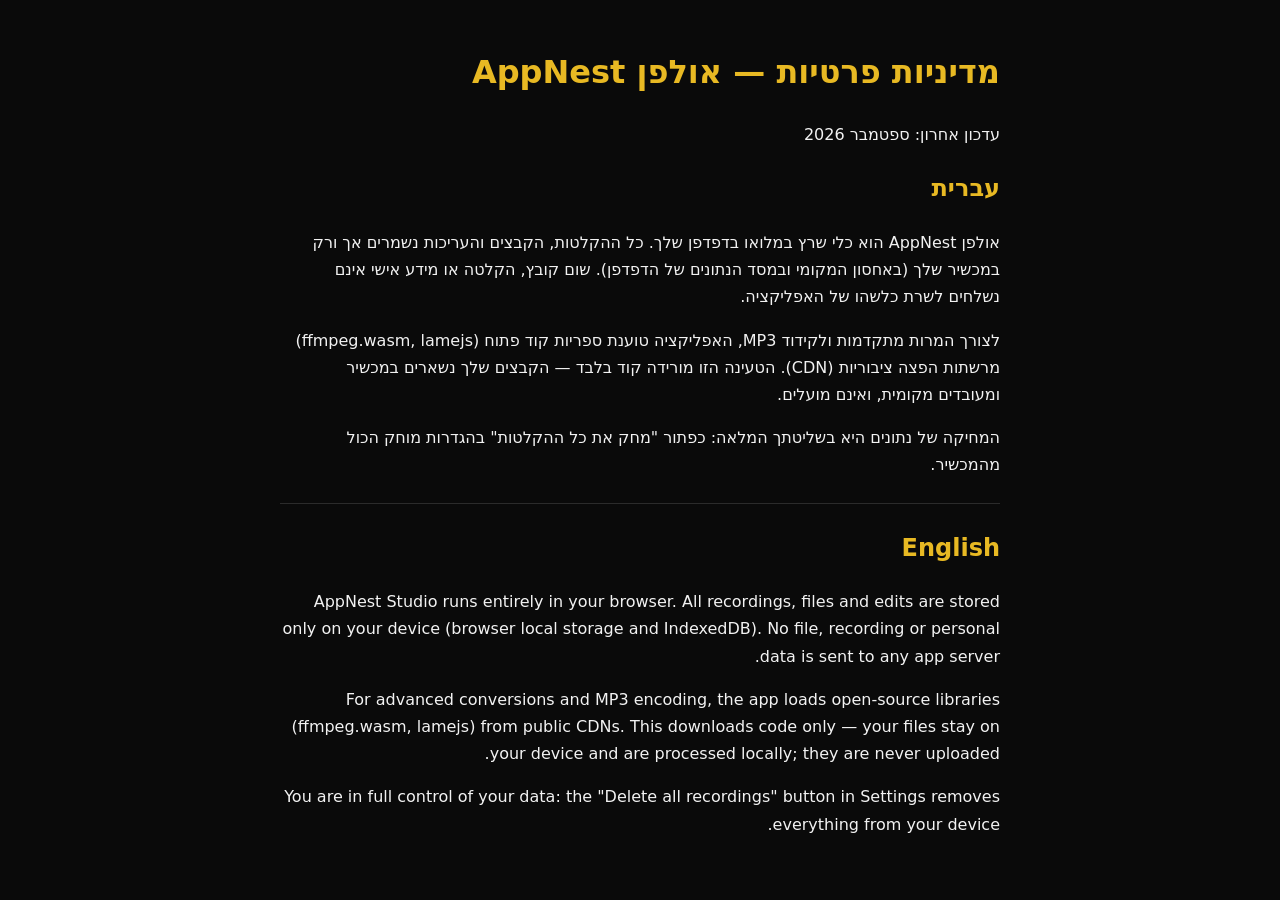
==== privacy_policy.html @ cbfc63ed "Add files via upload" ====
<!DOCTYPE html>
<html lang="he" dir="rtl">
<head><meta charset="UTF-8"><meta name="viewport" content="width=device-width,initial-scale=1">
<title>מדיניות פרטיות — אולפן AppNest</title>
<style>body{font-family:system-ui,Arial,sans-serif;background:#0a0a0a;color:#f2f2f2;max-width:720px;margin:0 auto;padding:24px;line-height:1.7}h1,h2{color:#e8b923}a{color:#e8b923}hr{border:none;border-top:1px solid #2b2b2b;margin:24px 0}</style></head>
<body>
<h1>מדיניות פרטיות — אולפן AppNest</h1>
<p>עדכון אחרון: ספטמבר 2026</p>
<h2>עברית</h2>
<p>אולפן AppNest הוא כלי שרץ במלואו בדפדפן שלך. כל ההקלטות, הקבצים והעריכות נשמרים אך ורק במכשיר שלך (באחסון המקומי ובמסד הנתונים של הדפדפן). שום קובץ, הקלטה או מידע אישי אינם נשלחים לשרת כלשהו של האפליקציה.</p>
<p>לצורך המרות מתקדמות ולקידוד MP3, האפליקציה טוענת ספריות קוד פתוח (ffmpeg.wasm, lamejs) מרשתות הפצה ציבוריות (CDN). הטעינה הזו מורידה קוד בלבד — הקבצים שלך נשארים במכשיר ומעובדים מקומית, ואינם מועלים.</p>
<p>המחיקה של נתונים היא בשליטתך המלאה: כפתור "מחק את כל ההקלטות" בהגדרות מוחק הכול מהמכשיר.</p>
<hr>
<h2>English</h2>
<p>AppNest Studio runs entirely in your browser. All recordings, files and edits are stored only on your device (browser local storage and IndexedDB). No file, recording or personal data is sent to any app server.</p>
<p>For advanced conversions and MP3 encoding, the app loads open-source libraries (ffmpeg.wasm, lamejs) from public CDNs. This downloads code only — your files stay on your device and are processed locally; they are never uploaded.</p>
<p>You are in full control of your data: the "Delete all recordings" button in Settings removes everything from your device.</p>
</body></html>
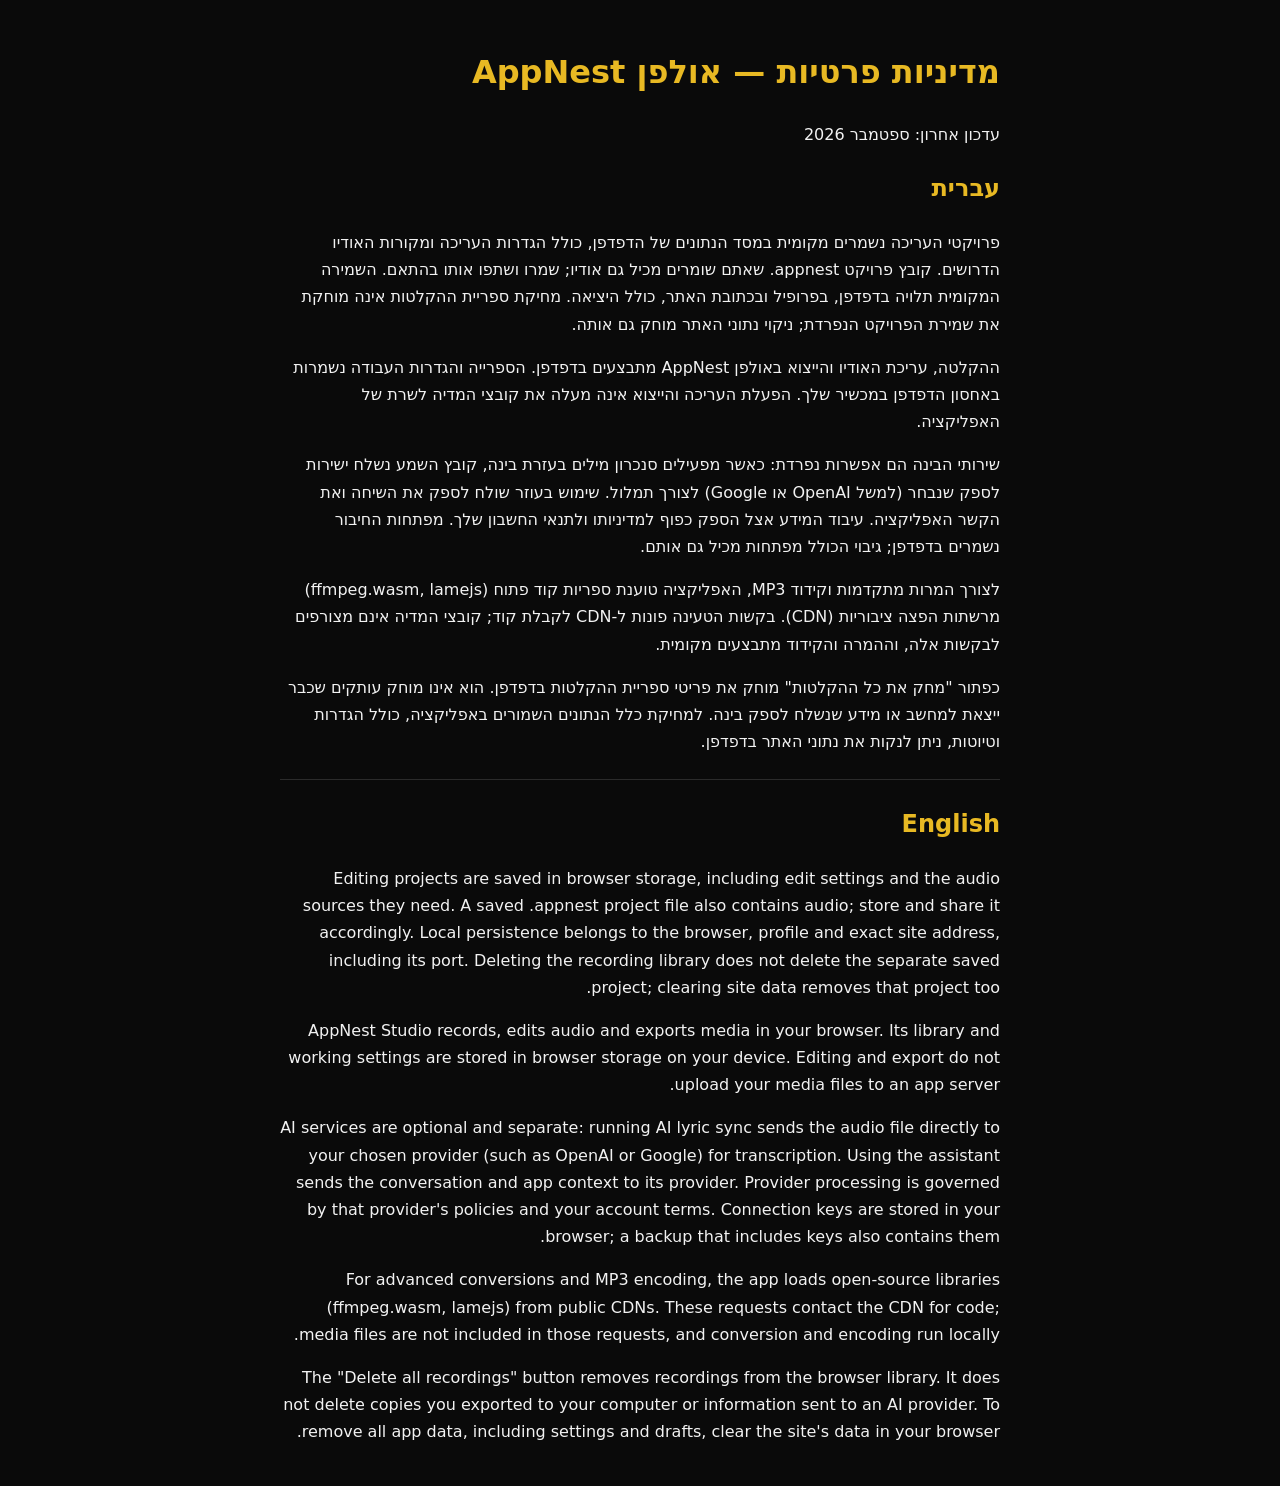
==== commit ca0e29a2: "Add files via upload" ====
--- a/privacy_policy.html
+++ b/privacy_policy.html
@@ -7,12 +7,16 @@
 <h1>מדיניות פרטיות — אולפן AppNest</h1>
 <p>עדכון אחרון: ספטמבר 2026</p>
 <h2>עברית</h2>
-<p>אולפן AppNest הוא כלי שרץ במלואו בדפדפן שלך. כל ההקלטות, הקבצים והעריכות נשמרים אך ורק במכשיר שלך (באחסון המקומי ובמסד הנתונים של הדפדפן). שום קובץ, הקלטה או מידע אישי אינם נשלחים לשרת כלשהו של האפליקציה.</p>
-<p>לצורך המרות מתקדמות ולקידוד MP3, האפליקציה טוענת ספריות קוד פתוח (ffmpeg.wasm, lamejs) מרשתות הפצה ציבוריות (CDN). הטעינה הזו מורידה קוד בלבד — הקבצים שלך נשארים במכשיר ומעובדים מקומית, ואינם מועלים.</p>
-<p>המחיקה של נתונים היא בשליטתך המלאה: כפתור "מחק את כל ההקלטות" בהגדרות מוחק הכול מהמכשיר.</p>
+<p>פרויקטי העריכה נשמרים מקומית במסד הנתונים של הדפדפן, כולל הגדרות העריכה ומקורות האודיו הדרושים. קובץ פרויקט ‎.appnest שאתם שומרים מכיל גם אודיו; שמרו ושתפו אותו בהתאם. השמירה המקומית תלויה בדפדפן, בפרופיל ובכתובת האתר, כולל היציאה. מחיקת ספריית ההקלטות אינה מוחקת את שמירת הפרויקט הנפרדת; ניקוי נתוני האתר מוחק גם אותה.</p>
+<p>ההקלטה, עריכת האודיו והייצוא באולפן AppNest מתבצעים בדפדפן. הספרייה והגדרות העבודה נשמרות באחסון הדפדפן במכשיר שלך. הפעלת העריכה והייצוא אינה מעלה את קובצי המדיה לשרת של האפליקציה.</p>
+<p>שירותי הבינה הם אפשרות נפרדת: כאשר מפעילים סנכרון מילים בעזרת בינה, קובץ השמע נשלח ישירות לספק שנבחר (למשל OpenAI או Google) לצורך תמלול. שימוש בעוזר שולח לספק את השיחה ואת הקשר האפליקציה. עיבוד המידע אצל הספק כפוף למדיניותו ולתנאי החשבון שלך. מפתחות החיבור נשמרים בדפדפן; גיבוי הכולל מפתחות מכיל גם אותם.</p>
+<p>לצורך המרות מתקדמות וקידוד MP3, האפליקציה טוענת ספריות קוד פתוח (ffmpeg.wasm, lamejs) מרשתות הפצה ציבוריות (CDN). בקשות הטעינה פונות ל-CDN לקבלת קוד; קובצי המדיה אינם מצורפים לבקשות אלה, וההמרה והקידוד מתבצעים מקומית.</p>
+<p>כפתור "מחק את כל ההקלטות" מוחק את פריטי ספריית ההקלטות בדפדפן. הוא אינו מוחק עותקים שכבר ייצאת למחשב או מידע שנשלח לספק בינה. למחיקת כלל הנתונים השמורים באפליקציה, כולל הגדרות וטיוטות, ניתן לנקות את נתוני האתר בדפדפן.</p>
 <hr>
 <h2>English</h2>
-<p>AppNest Studio runs entirely in your browser. All recordings, files and edits are stored only on your device (browser local storage and IndexedDB). No file, recording or personal data is sent to any app server.</p>
-<p>For advanced conversions and MP3 encoding, the app loads open-source libraries (ffmpeg.wasm, lamejs) from public CDNs. This downloads code only — your files stay on your device and are processed locally; they are never uploaded.</p>
-<p>You are in full control of your data: the "Delete all recordings" button in Settings removes everything from your device.</p>
+<p>Editing projects are saved in browser storage, including edit settings and the audio sources they need. A saved .appnest project file also contains audio; store and share it accordingly. Local persistence belongs to the browser, profile and exact site address, including its port. Deleting the recording library does not delete the separate saved project; clearing site data removes that project too.</p>
+<p>AppNest Studio records, edits audio and exports media in your browser. Its library and working settings are stored in browser storage on your device. Editing and export do not upload your media files to an app server.</p>
+<p>AI services are optional and separate: running AI lyric sync sends the audio file directly to your chosen provider (such as OpenAI or Google) for transcription. Using the assistant sends the conversation and app context to its provider. Provider processing is governed by that provider's policies and your account terms. Connection keys are stored in your browser; a backup that includes keys also contains them.</p>
+<p>For advanced conversions and MP3 encoding, the app loads open-source libraries (ffmpeg.wasm, lamejs) from public CDNs. These requests contact the CDN for code; media files are not included in those requests, and conversion and encoding run locally.</p>
+<p>The "Delete all recordings" button removes recordings from the browser library. It does not delete copies you exported to your computer or information sent to an AI provider. To remove all app data, including settings and drafts, clear the site's data in your browser.</p>
 </body></html>
